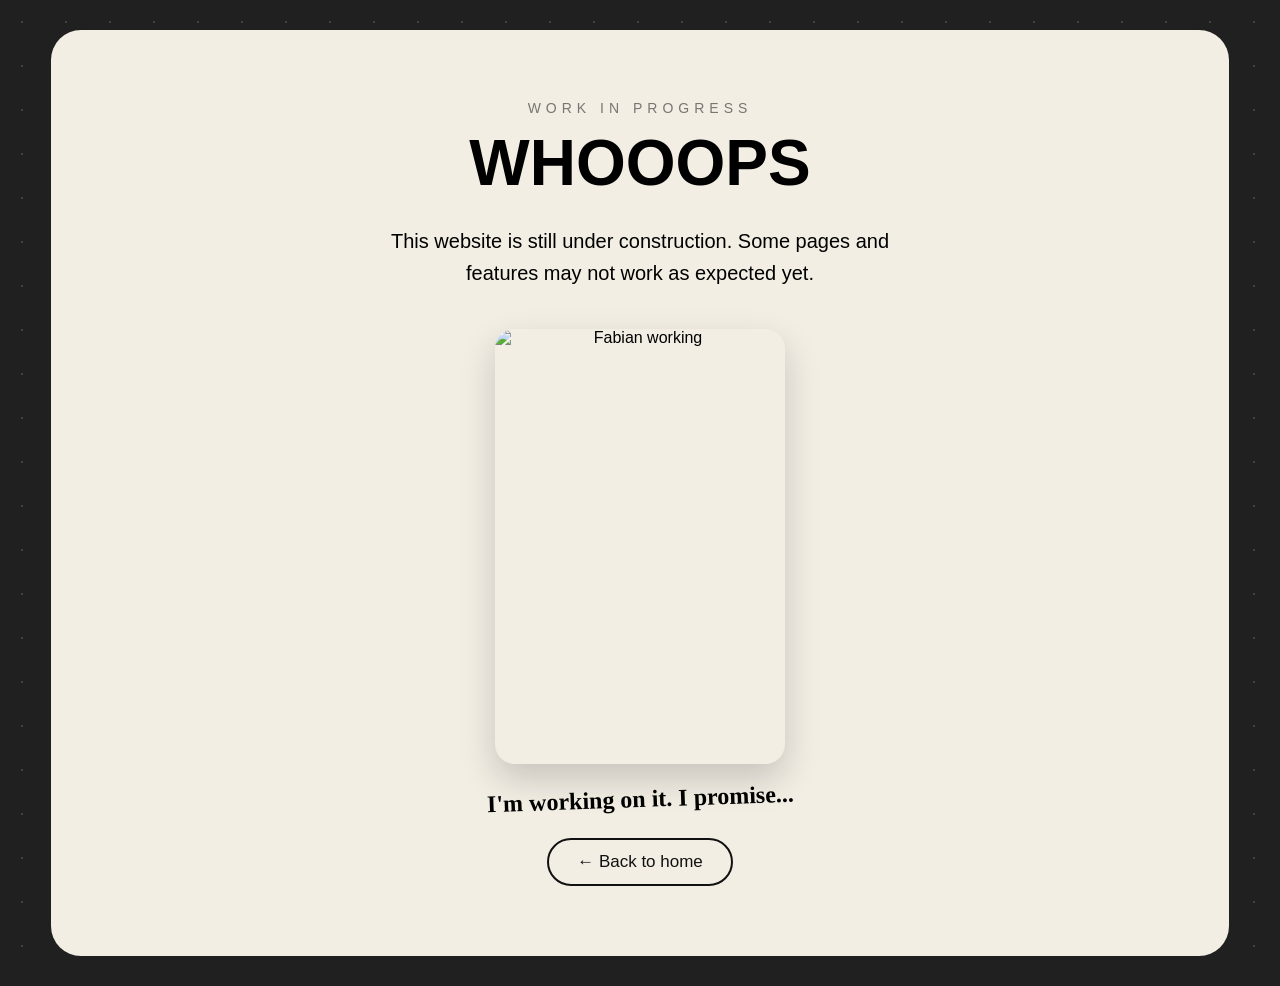
==== construction.html @ e17f5195 "Added landing page and future layout" ====
<!DOCTYPE html>
<html lang="en">

<head>
    <meta charset="UTF-8">
    <meta name="viewport" content="width=device-width, initial-scale=1.0">

    <title>Under Construction</title>

    <link rel="stylesheet" href="construction.css">
</head>

<body class="construction-body">

    <main class="construction-page">

        <section class="construction-card">

            <p class="construction-label">WORK IN PROGRESS</p>

            <h1>WHOOOPS</h1>

            <p class="construction-text">
                This website is still under construction.
                Some pages and features may not work as expected yet.
            </p>

            <img
                class="construction-image"
                src="Images/construction.jpeg"
                alt="Fabian working"
            >

            <p class="construction-note">
                I'm working on it. I promise...
            </p>

            <a href="index.html" class="construction-button">
                ← Back to home
            </a>

        </section>

    </main>

</body>

</html>
---- construction.css ----
.construction-body {
    margin: 0;

    min-height: 100vh;

    background-color: #202020;

    background-image:
        radial-gradient(
            rgba(255, 255, 255, 0.15) 1.5px,
            transparent 1.5px
        );

    background-size: 44px 44px;

    font-family: "Oswald", sans-serif;

    display: flex;
    justify-content: center;
    align-items: center;

    padding: 30px;

    box-sizing: border-box;
}


.construction-page {
    width: 100%;
}


.construction-card {
    width: min(1400px, 92vw);
    min-height: 78vh;

    margin: auto;

    background-color: #f3eee4;

    border-radius: 30px;

    display: flex;
    flex-direction: column;
    align-items: center;
    justify-content: center;

    text-align: center;

    padding: 70px 40px;

    box-sizing: border-box;
}


.construction-label {
    margin: 0 0 15px;

    font-size: 14px;
    font-weight: 500;

    letter-spacing: 5px;

    opacity: 0.5;
}


.construction-card h1 {
    margin: 0;

    font-size: clamp(42px, 5vw, 78px);
    font-weight: 600;

    line-height: 1;

    text-transform: uppercase;
}


.construction-text {
    max-width: 550px;

    margin: 30px 0 40px;

    font-size: 20px;
    font-weight: 300;

    line-height: 1.6;
}


.construction-image {
    width: 290px;
    max-width: 70vw;

    aspect-ratio: 2 / 3;

    object-fit: cover;

    border-radius: 20px;

    box-shadow:
        0 15px 35px rgba(0, 0, 0, 0.18);
}


.construction-note {
    font-family: "Kalam", cursive;
    font-size: 24px;
    font-weight: 700;

    margin: 22px 0 25px;

    transform: rotate(-2deg);
}


.construction-button {
    text-decoration: none;

    color: #111;

    border: 2px solid #111;
    border-radius: 100px;

    padding: 12px 28px;

    font-size: 17px;
    font-weight: 500;

    transition:
        background-color 0.2s ease,
        color 0.2s ease,
        transform 0.2s ease;
}


.construction-button:hover {
    background-color: #111;
    color: #f3eee4;

    transform: translateY(-2px);
}
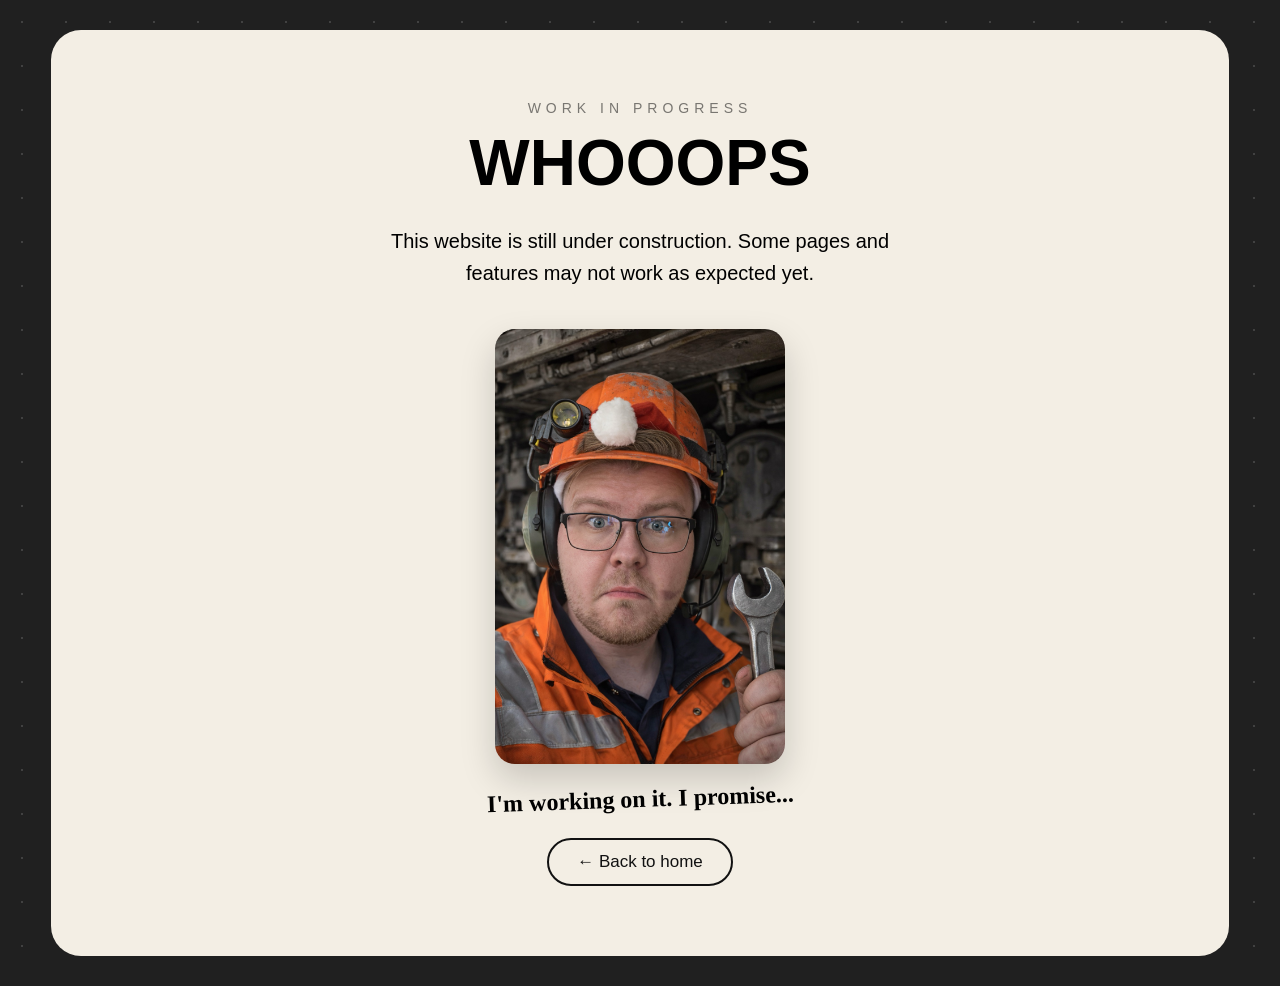
==== commit d3d62726: "Fixed construction image" ====
--- a/construction.html
+++ b/construction.html
@@ -27,7 +27,7 @@
 
             <img
                 class="construction-image"
-                src="Images/construction.jpeg"
+                src="Images/Construction.png"
                 alt="Fabian working"
             >
 
